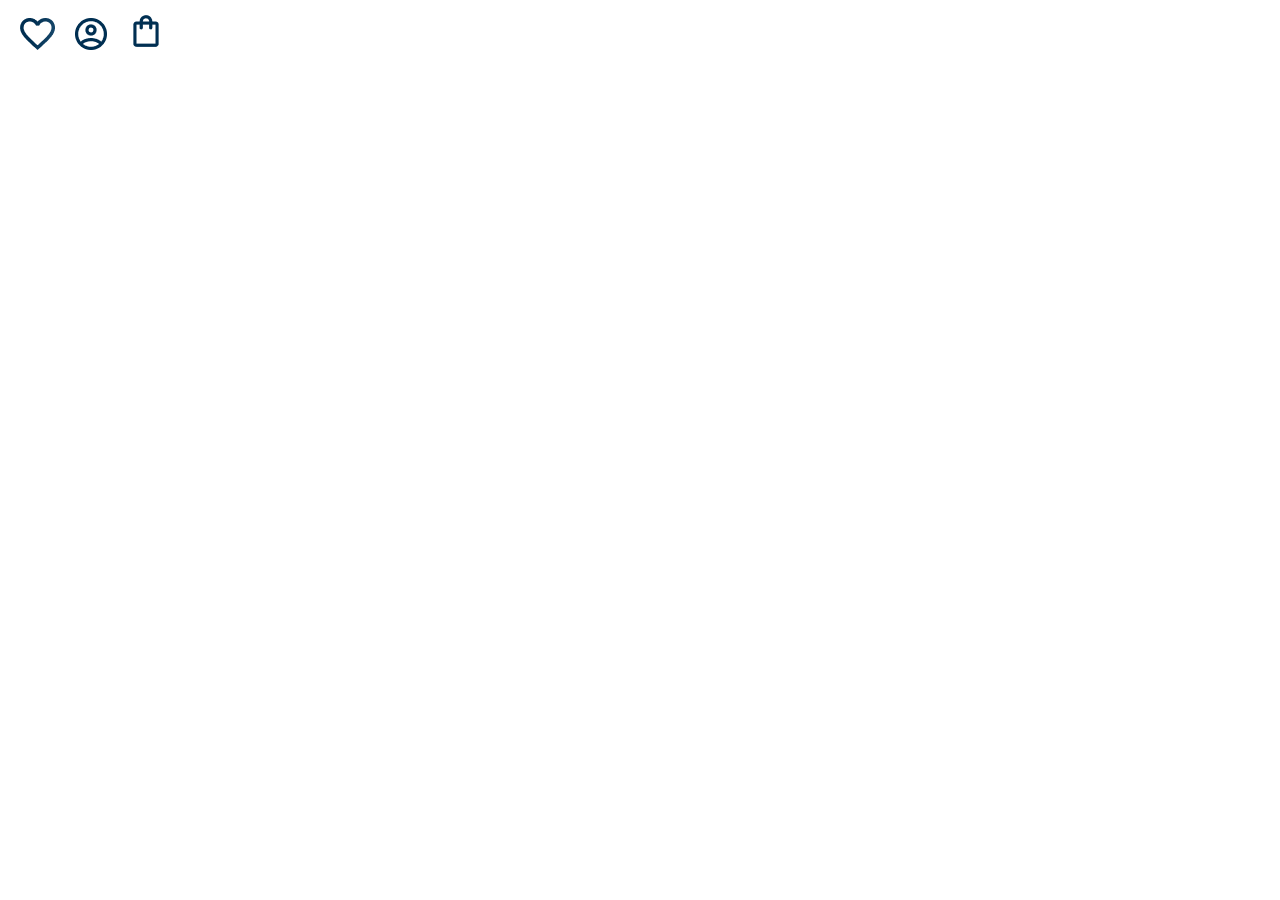
==== index.html @ 18df6954 "Add files via upload" ====
<!DOCTYPE html>
<html lang="en">
<head>
    <meta charset="UTF-8">
    <meta name="viewport" content="width=device-width, initial-scale=1.0">
    <title>AluraBooks</title>
    <link rel="styleheet" href="reset.css">
    <link rel="styleheet" href="styler.css">
</head>

<body>
     <header class="cabeçalho">
        <span class="cabeçalho_menu-hamburguer"></span>
        <img src="" alt="">
        <a href="#"><img src="img/Frame 145.png"></a>
        <a href="#"><img src="img/Frame 3.png"></a>
        <a href="#"><img src="img/Frame 98.png"></a>
     </header>
</body>
</html>
---- styler.css ----
:color{
    --cor-de-fundo: #ebecee;
}

body{
    background-color: var(--cor-de-fundo);
}
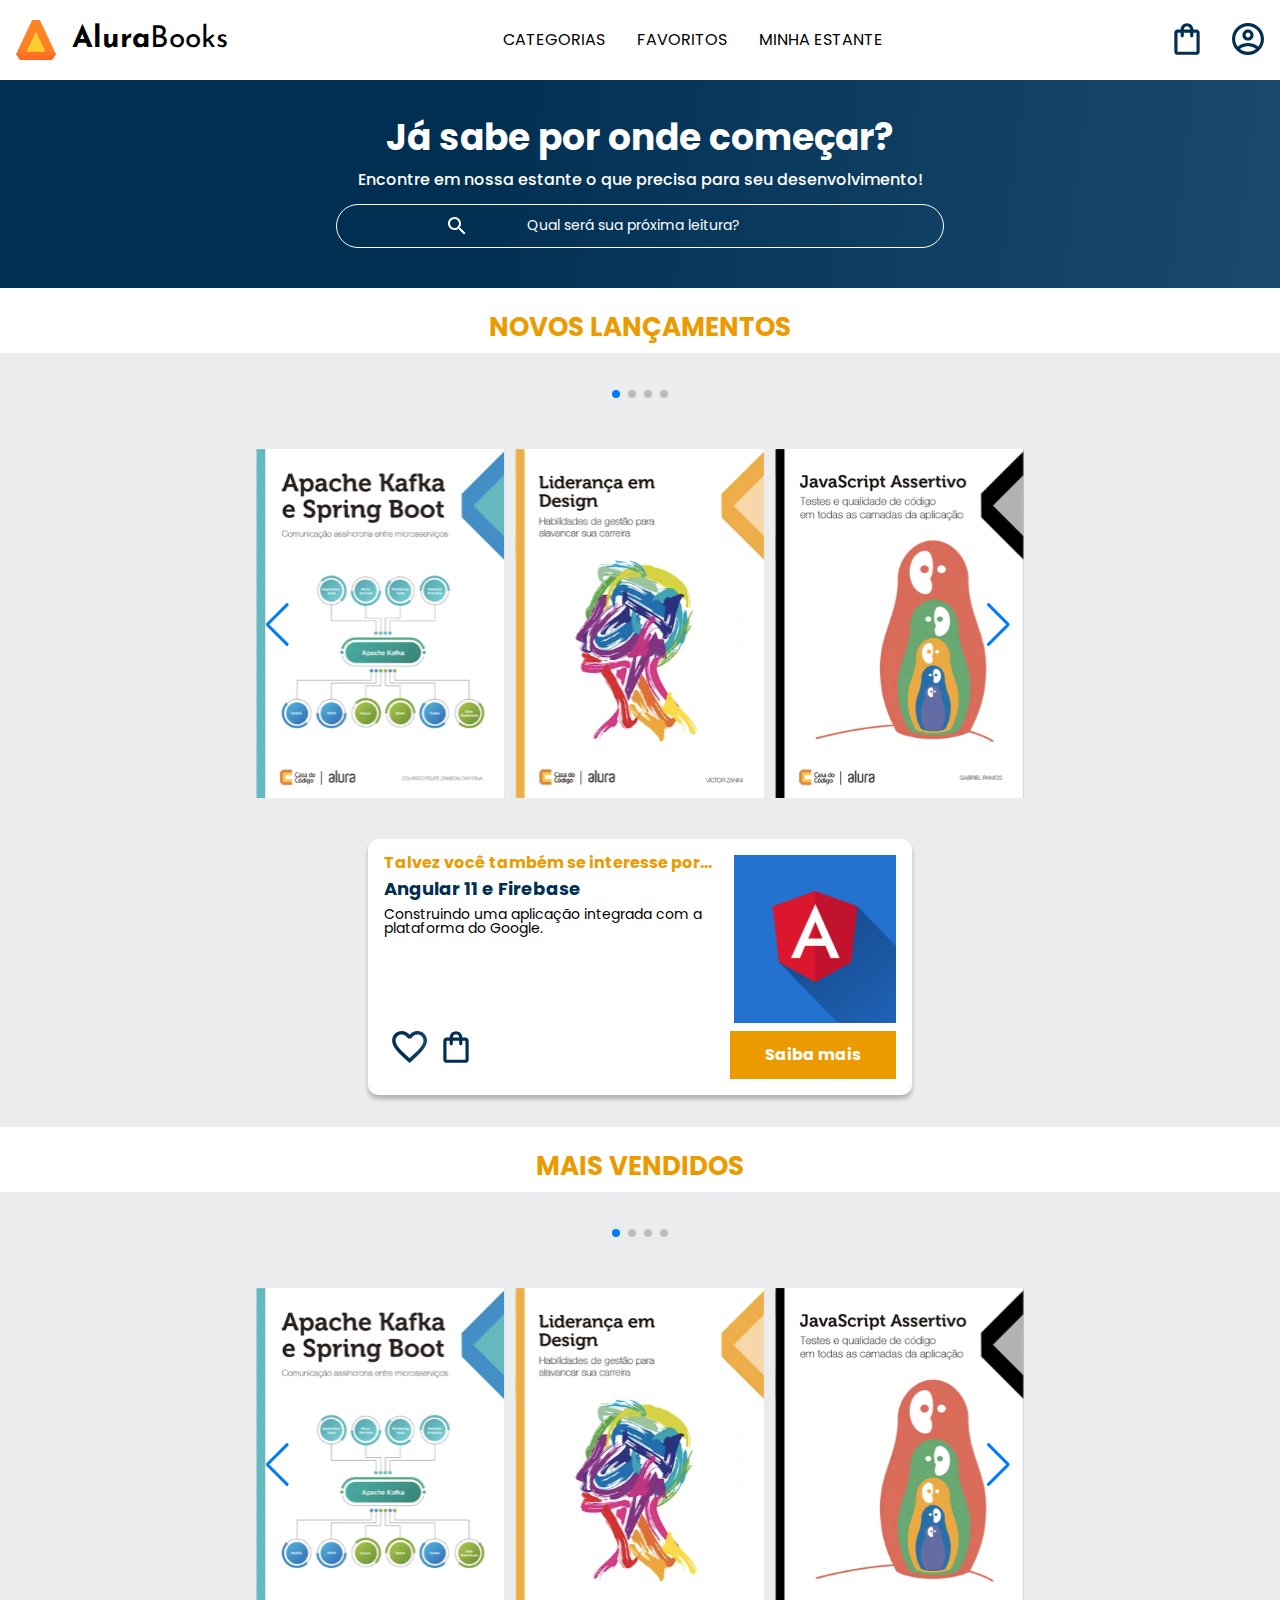
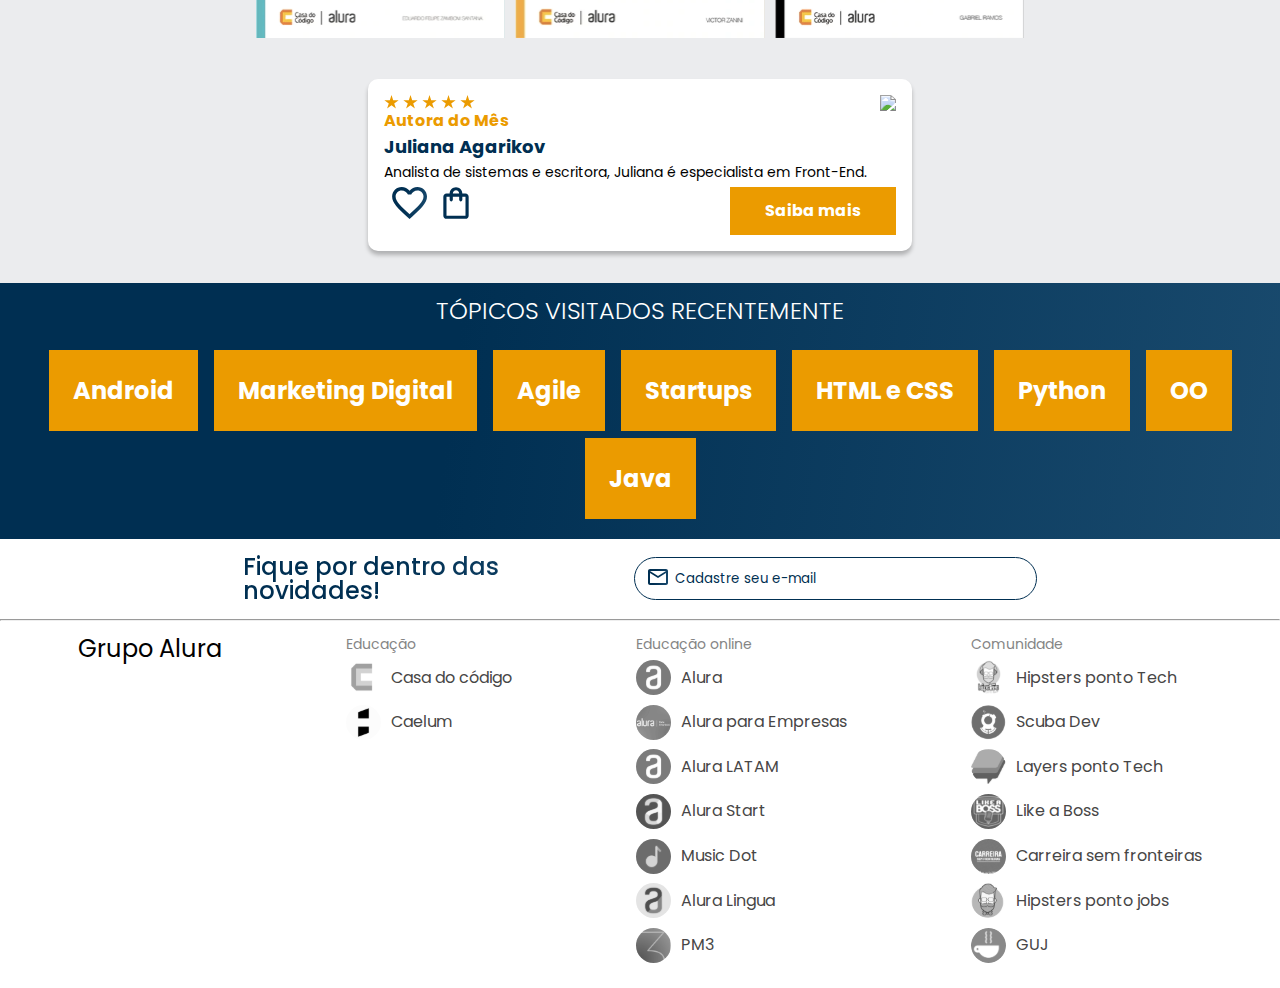
==== commit 4a39183f: "Add files via upload" ====
--- a/index.html
+++ b/index.html
@@ -1,20 +1,334 @@
 <!DOCTYPE html>
-<html lang="en">
+<html>
+
 <head>
     <meta charset="UTF-8">
     <meta name="viewport" content="width=device-width, initial-scale=1.0">
     <title>AluraBooks</title>
-    <link rel="styleheet" href="reset.css">
-    <link rel="styleheet" href="styler.css">
+    <link rel="stylesheet" href="reset.css">
+    <link rel="preconnect" href="https://fonts.googleapis.com">
+    <link rel="preconnect" href="https://fonts.gstatic.com" crossorigin>
+    <link href="https://fonts.googleapis.com/css2?family=Poppins:wght@300;400;500;700&display=swap" rel="stylesheet">
+    <link rel="stylesheet" href="https://unpkg.com/swiper@8/swiper-bundle.min.css" />
+    <link href="https://fonts.googleapis.com/css2?family=Josefin+Sans:wght@400;700&display=swap" rel="stylesheet">
+    <link rel="stylesheet" href="styles.css">
 </head>
 
 <body>
-     <header class="cabeçalho">
-        <span class="cabeçalho_menu-hamburguer"></span>
-        <img src="" alt="">
-        <a href="#"><img src="img/Frame 145.png"></a>
-        <a href="#"><img src="img/Frame 3.png"></a>
-        <a href="#"><img src="img/Frame 98.png"></a>
-     </header>
+    <header class="cabeçalho">
+        <div class="container">
+            <input type="checkbox" id="menu" class="container__botao">
+            <label for="menu" class="container__rotulo">
+                <span class="cabeçalho__menu-hamburguer container__imagem"></span>
+            </label>
+            <ul class="lista-menu">
+                <li class="lista-menu__titulo">Categorias</li>
+                <li class="lista-menu__item">
+                    <a href="#" class="lista-menu__link">Programação</a>
+                </li>
+                <li class="lista-menu__item">
+                    <a href="#" class="lista-menu__link">Front-end</a>
+                </li>
+                <li class="lista-menu__item">
+                    <a href="#" class="lista-menu__link">Infraestrutura</a>
+                </li>
+                <li class="lista-menu__item">
+                    <a href="#" class="lista-menu__link">Business</a>
+                </li>
+                <li class="lista-menu__item">
+                    <a href="#" class="lista-menu__link">Design & UX</a>
+                </li>
+            </ul>
+            <img src="img/Logo.svg" alt="Logo da Alurabooks" class="container__imagem">
+            <h1 class="container__titulo"><b class="container__titulo--negrito">Alura</b>Books</h1>
+        </div>
+
+        <ul class="opções">
+            <input type="checkbox" id="opções-menu" class="opções__botão">
+            <label for="opções-menu" class="opções__rotulo">
+                <li class="opções__item">Categorias</li>
+            </label>
+
+            <ul class="lista-menu">
+                <li class="lista-menu__item">
+                    <a href="#" class="lista-menu__link">Programação</a>
+                </li>
+                <li class="lista-menu__item">
+                    <a href="#" class="lista-menu__link">Front-end</a>
+                </li>
+                <li class="lista-menu__item">
+                    <a href="#" class="lista-menu__link">Infraestrutura</a>
+                </li>
+                <li class="lista-menu__item">
+                    <a href="#" class="lista-menu__link">Business</a>
+                </li>
+                <li class="lista-menu__item">
+                    <a href="#" class="lista-menu__link">Design & UX</a>
+                </li>
+            </ul>
+
+            <li class="opções__item"><a href="#" class="opções__link">Favoritos</a></li>
+            <li class="opções__item"><a href="#" class="opções__link">Minha estante</a></li>
+        </ul>
+
+        <div class="container">
+            <a href="#"><img src="img/Favoritos.svg" alt="Meus favoritos"
+                    class="container__imagem container__imagem-transparente"></a>
+            <a href="#" class="container__link">
+                <img src="img/Compras.svg" alt="Carrinhos de compras" class="container__imagem">
+                <p class="container__texto">Minha sacola</p>
+            </a>
+            <a href="#" class="container__link">
+                <img src="img/Usuario.svg" alt="Meu perfil" class="container__imagem">
+                <p class="container__texto">Meu perfil</p>
+            </a>
+        </div>
+    </header>
+    <section class="banner">
+        <h2 class="banner__titulo">Já sabe por onde começar?</h2>
+        <p class="banner__texto">Encontre em nossa estante o que precisa para seu desenvolvimento!</p>
+        <input type="search" class="banner__pesquisa" placeholder="Qual será sua próxima leitura?">
+    </section>
+    <section class="carrossel">
+        <h2 class="carrossel__titulo">Novos lançamentos</h2>
+        <!-- Slider main container -->
+        <div class="carrossel__container">
+            <div class="swiper">
+                <!-- Additional required wrapper -->
+                <!-- If we need pagination -->
+                <div class="swiper-pagination"></div>
+
+                <div class="swiper-wrapper">
+                    <!-- Slides -->
+                    <div class="swiper-slide"><img src="img/ApacheKafka.svg"
+                            alt="Livro sobre apache kafka e spring boot da alura books"></div>
+                    <div class="swiper-slide"><img src="img/Liderança.svg"
+                            alt="Livro sobre liderança em design da alura books"></div>
+                    <div class="swiper-slide"><img src="img/Javascript.svg"
+                            alt="Livro sobre javascript assertivo da alurabooks"></div>
+                    <div class="swiper-slide"><img src="img/Guia Front-end.svg" alt="Livro Guia front end"></div>
+                    <div class="swiper-slide"><img src="img/Portugol.svg" alt="Livro sobre portugol"></div>
+                    <div class="swiper-slide"><img src="img/Acessibilidade.svg" alt="livro sobre acessibilidade"></div>
+                </div>
+
+                <!-- If we need navigation buttons -->
+                <div class="swiper-button-prev"></div>
+                <div class="swiper-button-next"></div>
+            </div>
+
+            <div class="card">
+                <!-- 1º linha -->
+                <div class="card__descrição">
+                    <!-- 1º coluna -->
+                    <div class="descrição">
+                        <h3 class="descrição__titulo">Talvez você também se interesse por...</h3>
+                        <h2 class="descrição__titulo-livro">Angular 11 e Firebase</h2>
+                        <p class="descrição__texto">Construindo uma aplicação integrada com a plataforma do Google.</p>
+                    </div>
+                    <!-- 2º coluna -->
+                    <img src="img/Angular.svg" class="descrição__imagem">
+                </div>
+
+                <!-- 2º linha -->
+                <div class="card__botões">
+                    <!-- 1º coluna -->
+                    <ul class="botões">
+                        <li class="botões__item"><img src="img/Favoritos.svg" alt="Favoritar livro"></li>
+                        <li class="botões__item"><img src="img/Compras.svg" alt="Adicionar no carrinho de compras"></li>
+                    </ul>
+                    <!-- 2º coluna -->
+                    <a href="#" class="botões__ancora">Saiba mais</a>
+                </div>
+            </div>
+        </div>
+    </section>
+
+    <section class="carrossel">
+        <h2 class="carrossel__titulo">Mais vendidos</h2>
+        <!-- Slider main container -->
+        <div class="carrossel__container">
+            <div class="swiper">
+                <!-- Additional required wrapper -->
+                <!-- If we need pagination -->
+                <div class="swiper-pagination"></div>
+
+                <div class="swiper-wrapper">
+                    <!-- Slides -->
+                    <div class="swiper-slide"><img src="img/ApacheKafka.svg"
+                            alt="Livro sobre apache kafka e spring boot da alura books"></div>
+                    <div class="swiper-slide"><img src="img/Liderança.svg"
+                            alt="Livro sobre liderança em design da alura books"></div>
+                    <div class="swiper-slide"><img src="img/Javascript.svg"
+                            alt="Livro sobre javascript assertivo da alurabooks"></div>
+                    <div class="swiper-slide"><img src="img/Guia Front-end.svg" alt="Livro Guia front end"></div>
+                    <div class="swiper-slide"><img src="img/Portugol.svg" alt="Livro sobre portugol"></div>
+                    <div class="swiper-slide"><img src="img/Acessibilidade.svg" alt="livro sobre acessibilidade"></div>
+                </div>
+
+                <!-- If we need navigation buttons -->
+                <div class="swiper-button-prev"></div>
+                <div class="swiper-button-next"></div>
+            </div>
+
+            <div class="card">
+                <!-- 1º linha -->
+                <div class="card__descrição">
+                    <!-- 1º coluna -->
+                    <div class="descrição">
+                        <img src="img/Estrelinhas.svg" alt="Avaliação 5 estrelas">
+                        <h3 class="descrição__titulo">Autora do Mês</h3>
+                        <h2 class="descrição__titulo-livro">Juliana Agarikov</h2>
+                        <p class="descrição__texto">Analista de sistemas e escritora, Juliana é especialista em
+                            Front-End.
+                        </p>
+                    </div>
+                    <!-- 2º coluna -->
+                    <img src="img/Escritora.svg" class="descrição__imagem">
+                </div>
+
+                <!-- 2º linha -->
+                <div class="card__botões">
+                    <!-- 1º coluna -->
+                    <ul class="botões">
+                        <li class="botões__item"><img src="img/Favoritos.svg" alt="Favoritar livro"></li>
+                        <li class="botões__item"><img src="img/Compras.svg" alt="Adicionar no carrinho de compras"></li>
+                    </ul>
+                    <!-- 2º coluna -->
+                    <a href="#" class="botões__ancora">Saiba mais</a>
+                </div>
+            </div>
+        </div>
+    </section>
+
+    <section class="tópicos">
+        <h2 class="tópicos__titulo">TÓPICOS VISITADOS RECENTEMENTE</h2>
+        <ul class="tópicos__lista">
+            <li class="tópicos__item">
+                <a href="#" class="tópicos__link">Android</a>
+            </li>
+            <li class="tópicos__item">
+                <a href="#" class="tópicos__link">Marketing Digital</a>
+            </li>
+            <li class="tópicos__item">
+                <a href="#" class="tópicos__link">Agile</a>
+            </li>
+            <li class="tópicos__item">
+                <a href="#" class="tópicos__link">Startups</a>
+            </li>
+            <li class="tópicos__item">
+                <a href="#" class="tópicos__link">HTML e CSS</a>
+            </li>
+            <li class="tópicos__item">
+                <a href="#" class="tópicos__link">Python</a>
+            </li>
+            <li class="tópicos__item">
+                <a href="#" class="tópicos__link">OO</a>
+            </li>
+            <li class="tópicos__item">
+                <a href="#" class="tópicos__link">Java</a>
+            </li>
+        </ul>
+    </section>
+
+    <section class="contato">
+        <div class="contato__descrição">
+            <h2 class="contato__titulo">Fique por dentro das novidades!</h2>
+        </div>
+        <input type="email" placeholder="Cadastre seu e-mail" class="contato__email">
+    </section>
+
+    <hr />
+
+    <footer class="rodapé">
+        <h2 class="rodapé__titulo">Grupo Alura</h2>
+        <ul class="lista-rodapé">
+            <li class="lista-rodapé__titulo">Educação</li>
+            <li class="lista-rodapé__item">
+                <img src="img/CasaDoCodigo.svg" alt="Logo da casa do código">
+                <a href="#" class="lista-rodapé__link">Casa do código</a>
+            </li>
+            <li class="lista-rodapé__item">
+                <img src="img/Caelum.svg" alt="Logo da caelum">
+                <a href="#" class="lista-rodapé__link">Caelum</a>
+            </li>
+        </ul>
+
+        <ul class="lista-rodapé">
+            <li class="lista-rodapé__titulo">Educação online</li>
+            <li class="lista-rodapé__item">
+                <img src="img/Alura.svg" alt="Logo da Alura">
+                <a href="#" class="lista-rodapé__link">Alura</a>
+            </li>
+            <li class="lista-rodapé__item">
+                <img src="img/AluraEmpresas.svg" alt="Logo da Alura para Empresas">
+                <a href="#" class="lista-rodapé__link">Alura para Empresas</a>
+            </li>
+            <li class="lista-rodapé__item">
+                <img src="img/AluraLATAM.svg" alt="Logo da Alura Latam">
+                <a href="#" class="lista-rodapé__link">Alura LATAM</a>
+            </li>
+            <li class="lista-rodapé__item">
+                <img src="img/AluraStart.svg" alt="Logo da Alura START">
+                <a href="#" class="lista-rodapé__link">Alura Start</a>
+            </li>
+            <li class="lista-rodapé__item">
+                <img src="img/MusicDot.svg" alt="Logo da Music Dot">
+                <a href="#" class="lista-rodapé__link">Music Dot</a>
+            </li>
+            <li class="lista-rodapé__item">
+                <img src="img/AluraLingua.svg" alt="Logo da Alura Lingua">
+                <a href="#" class="lista-rodapé__link">Alura Lingua</a>
+            </li>
+            <li class="lista-rodapé__item">
+                <img src="img/PM3.svg" alt="Logo da PM3">
+                <a href="#" class="lista-rodapé__link">PM3</a>
+            </li>
+        </ul>
+
+        <ul class="lista-rodapé">
+            <li class="lista-rodapé__titulo">Comunidade</li>
+            <li class="lista-rodapé__item">
+                <img src="img/HipstersTech.svg" alt="Logo do Hipsters ponto Tech">
+                <a href="#" class="lista-rodapé__link">Hipsters ponto Tech</a>
+            </li>
+            <li class="lista-rodapé__item">
+                <img src="img/ScubaDev.svg" alt="Logo do Scuba Dev">
+                <a href="#" class="lista-rodapé__link">Scuba Dev</a>
+            </li>
+            <li class="lista-rodapé__item">
+                <img src="img/LayersTech.svg" alt="Logo do Layers ponto Tech">
+                <a href="#" class="lista-rodapé__link">Layers ponto Tech</a>
+            </li>
+            <li class="lista-rodapé__item">
+                <img src="img/LikeABoss.svg" alt="Logo do Like a Boss">
+                <a href="#" class="lista-rodapé__link">Like a Boss</a>
+            </li>
+            <li class="lista-rodapé__item">
+                <img src="img/CarreiraSemFronteira.svg" alt="Logo do Carreira sem fronteiras">
+                <a href="#" class="lista-rodapé__link">Carreira sem fronteiras</a>
+            </li>
+            <li class="lista-rodapé__item">
+                <img src="img/HipstersJobs.svg" alt="Logo do Hipsters ponto jobs">
+                <a href="#" class="lista-rodapé__link">Hipsters ponto jobs</a>
+            </li>
+            <li class="lista-rodapé__item">
+                <img src="img/GUJ.svg" alt="Logo do GUJ">
+                <a href="#" class="lista-rodapé__link">GUJ</a>
+            </li>
+        </ul>
+    </footer>
+
+    <script src="https://unpkg.com/swiper@8/swiper-bundle.min.js"></script>
+    <script>
+        const swiper = new Swiper('.swiper', {
+            spaceBetween: 10,
+            slidesPerView: 3,
+            pagination: {
+                el: '.swiper-pagination',
+                type: 'bullets',
+            },
+        });
+    </script>
 </body>
+
 </html>--- a/styles.css
+++ b/styles.css
@@ -0,0 +1,26 @@
+@import url("styles/header.css");
+@import url("styles/banner.css");
+@import url("styles/carrossel.css");
+@import url("styles/topicos.css");
+@import url("styles/contato.css");
+@import url("styles/rodapé.css");
+
+:root {
+    --cor-de-fundo: #EBECEE;
+    --branco: #FFFFFF;
+    --laranja: #EB9B00;
+    --azul-degrade: linear-gradient(97.54deg, #002F52 35.49%, #326589 165.37%);
+    --fonte-principal: "Poppins";
+    --azul: #002F52;
+    --fonte-secundario: "Josefin Sans";
+    --preto: #000000;
+    --cinza: #474646;
+    --cinza-claro: #858585;
+}
+
+body {
+    background-color: var(--cor-de-fundo);
+    font-family: var(--fonte-principal);
+    font-size: 16px;
+    font-weight: 400;
+}